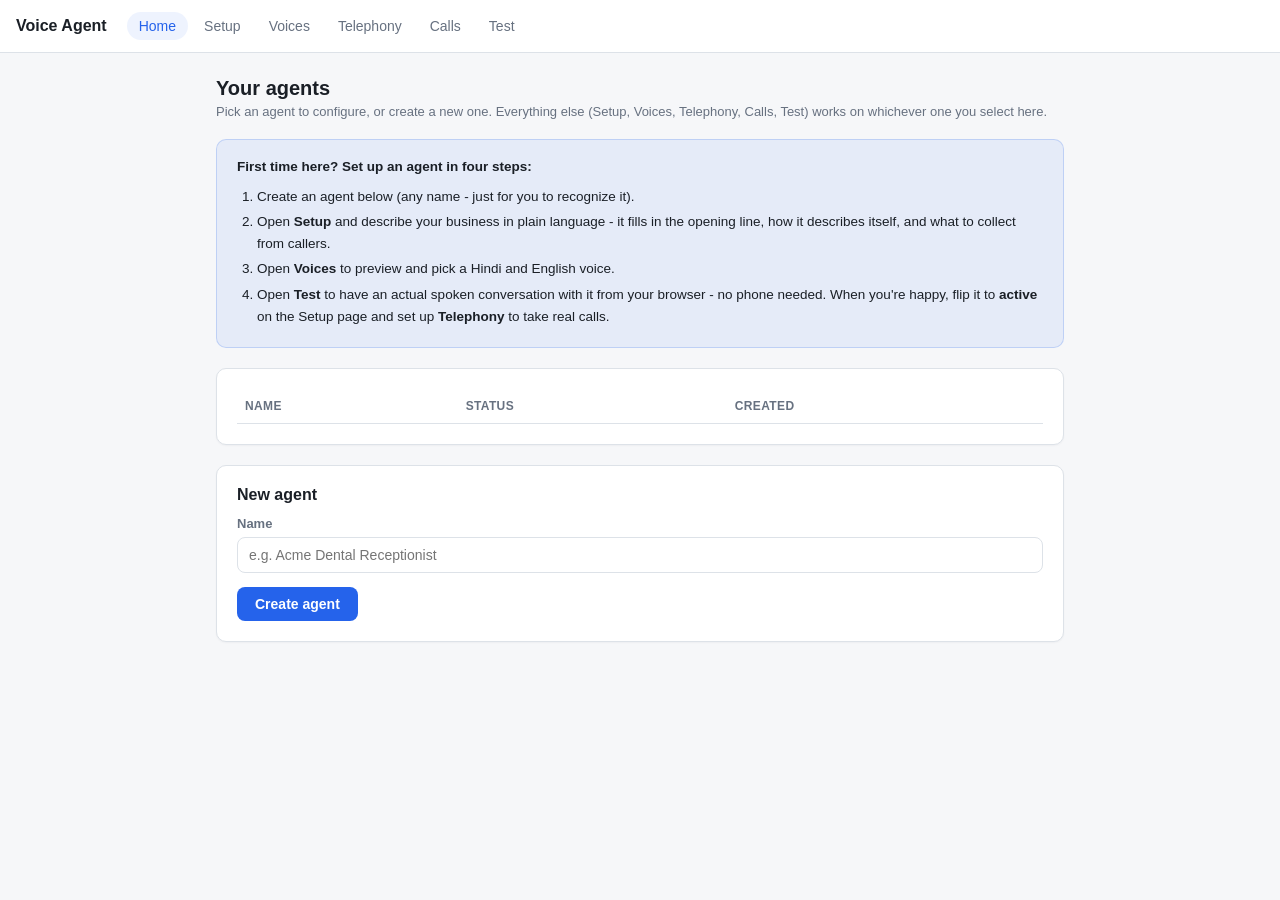
==== public/index.html @ c8afb73f "Switch admin UI to a light theme, fix Test page nav, add onboarding - app.css: replace the dark pale" ====
<!DOCTYPE html>
<html lang="en">
<head>
<meta charset="UTF-8" />
<title>Voice Agent</title>
<link rel="stylesheet" href="app.css" />
</head>
<body>
  <div class="nav">
    <span class="brand">Voice Agent</span>
    <a href="index.html" class="active">Home</a>
    <a href="setup.html">Setup</a>
    <a href="voices.html">Voices</a>
    <a href="telephony.html">Telephony</a>
    <a href="calls.html">Calls</a>
    <a href="dashboard.html">Test</a>
  </div>

  <div class="page">
    <h1>Your agents</h1>
    <p class="subtitle">Pick an agent to configure, or create a new one. Everything else (Setup, Voices, Telephony, Calls, Test) works on whichever one you select here.</p>

    <div class="howto">
      <strong>First time here? Set up an agent in four steps:</strong>
      <ol>
        <li>Create an agent below (any name - just for you to recognize it).</li>
        <li>Open <strong>Setup</strong> and describe your business in plain language - it fills in the opening line, how it describes itself, and what to collect from callers.</li>
        <li>Open <strong>Voices</strong> to preview and pick a Hindi and English voice.</li>
        <li>Open <strong>Test</strong> to have an actual spoken conversation with it from your browser - no phone needed. When you're happy, flip it to <strong>active</strong> on the Setup page and set up <strong>Telephony</strong> to take real calls.</li>
      </ol>
    </div>

    <div class="card">
      <table>
        <thead><tr><th>Name</th><th>Status</th><th>Created</th></tr></thead>
        <tbody id="agentsBody"></tbody>
      </table>
      <div id="emptyMsg" class="empty" style="display:none">No agents yet - create your first one below.</div>
    </div>

    <div class="card">
      <h2>New agent</h2>
      <div class="field">
        <label>Name</label>
        <input id="newName" type="text" placeholder="e.g. Acme Dental Receptionist" />
      </div>
      <button id="createBtn">Create agent</button>
    </div>
  </div>

<script src="app.js"></script>
<script>
(() => {
  function selectAgent(id) {
    AgentContext.set(id);
    location.href = "setup.html";
  }

  async function load() {
    const agents = await AdminApp.apiJson("/agents");
    const body = document.getElementById("agentsBody");
    document.getElementById("emptyMsg").style.display = agents.length ? "none" : "";

    body.innerHTML = agents
      .map(
        (a) => `
      <tr data-id="${a.id}">
        <td>${escapeHtml(a.name)}</td>
        <td><span class="status ${a.status}">${a.status}</span></td>
        <td>${new Date(a.createdAt).toLocaleDateString()}</td>
      </tr>`
      )
      .join("");

    body.querySelectorAll("tr").forEach((row) => {
      row.addEventListener("click", () => selectAgent(row.dataset.id));
    });
  }

  document.getElementById("createBtn").addEventListener("click", async () => {
    const name = document.getElementById("newName").value.trim() || "New Agent";
    const agent = await AdminApp.apiJson("/agents", { method: "POST", body: { name } });
    selectAgent(agent.id);
  });

  load();
})();
</script>
</body>
</html>
---- public/app.css ----
:root {
  color-scheme: light;
  --bg: #f6f7f9;
  --panel: #ffffff;
  --panel-2: #eef1f5;
  --border: #dde2e8;
  --text: #1a1f26;
  --muted: #677180;
  --accent: #2563eb;
  --accent-dim: #2563eb14;
  --user: #15803d;
  --agent: #b45309;
  --error: #dc2626;
  --radius: 10px;
}

* { box-sizing: border-box; }

body {
  margin: 0;
  background: var(--bg);
  color: var(--text);
  font-family: -apple-system, BlinkMacSystemFont, "Segoe UI", Roboto, sans-serif;
  min-height: 100vh;
}

a { color: var(--accent); text-decoration: none; }
a:hover { text-decoration: underline; }

.page {
  max-width: 880px;
  margin: 0 auto;
  padding: 24px 16px 64px;
}

/* --- Top nav - always full-width and identical on every page --- */
.nav {
  display: flex;
  align-items: center;
  gap: 4px;
  padding: 12px 16px;
  border-bottom: 1px solid var(--border);
  background: var(--panel);
  flex-wrap: wrap;
}
.nav .brand {
  font-weight: 700;
  margin-right: 16px;
  color: var(--text);
}
.nav a {
  color: var(--muted);
  padding: 6px 12px;
  border-radius: 999px;
  font-size: 14px;
  font-weight: 500;
}
.nav a:hover { color: var(--text); text-decoration: none; background: var(--panel-2); }
.nav a.active { color: var(--accent); background: var(--accent-dim); }
.nav .agent-picker { margin-left: auto; }

/* --- Cards / layout --- */
.card {
  background: var(--panel);
  border: 1px solid var(--border);
  border-radius: var(--radius);
  padding: 20px;
  margin-bottom: 20px;
  box-shadow: 0 1px 2px rgba(16, 24, 40, 0.04);
}
h1 { font-size: 20px; margin: 0 0 4px; }
h2 { font-size: 16px; margin: 0 0 12px; }
.subtitle { color: var(--muted); font-size: 13px; margin: 0 0 20px; }

/* --- Instructional callouts --- */
.howto {
  background: var(--accent-dim);
  border: 1px solid #2563eb33;
  border-radius: var(--radius);
  padding: 16px 20px;
  margin-bottom: 20px;
  font-size: 13.5px;
  line-height: 1.6;
}
.howto strong { color: var(--text); }
.howto ol { margin: 8px 0 0; padding-left: 20px; }
.howto li { margin-bottom: 4px; }

/* --- Forms --- */
.field { margin-bottom: 14px; }
.field label {
  display: block;
  font-size: 13px;
  font-weight: 600;
  color: var(--muted);
  margin-bottom: 6px;
}
.field input, .field textarea, .field select {
  width: 100%;
  background: var(--panel);
  border: 1px solid var(--border);
  color: var(--text);
  border-radius: 8px;
  padding: 9px 11px;
  font-size: 14px;
  font-family: inherit;
}
.field input:focus, .field textarea:focus, .field select:focus {
  outline: none;
  border-color: var(--accent);
}
.field .hint { color: var(--muted); font-size: 12px; margin-top: 4px; }

/* --- Buttons --- */
button, .btn {
  font-size: 14px;
  font-weight: 600;
  padding: 9px 18px;
  border-radius: 8px;
  border: none;
  cursor: pointer;
  background: var(--accent);
  color: #fff;
  display: inline-flex;
  align-items: center;
  gap: 6px;
}
button:disabled, .btn:disabled { opacity: 0.5; cursor: not-allowed; }
button.secondary, .btn.secondary { background: var(--panel-2); color: var(--text); border: 1px solid var(--border); }
button.danger, .btn.danger { background: var(--error); }
button.small, .btn.small { padding: 5px 12px; font-size: 13px; }

/* --- Status pills --- */
.status {
  font-size: 12px;
  padding: 3px 10px;
  border-radius: 999px;
  border: 1px solid var(--border);
  color: var(--muted);
  display: inline-block;
  background: var(--panel);
}
.status.active { color: var(--user); border-color: var(--user); background: #15803d14; }
.status.draft { color: var(--agent); border-color: var(--agent); background: #b4530914; }
.status.listening { color: var(--user); border-color: var(--user); background: #15803d14; }
.status.speaking { color: var(--agent); border-color: var(--agent); background: #b4530914; }

/* --- Tables --- */
table { width: 100%; border-collapse: collapse; font-size: 14px; }
th, td { text-align: left; padding: 10px 8px; border-bottom: 1px solid var(--border); }
th { color: var(--muted); font-weight: 600; font-size: 12px; text-transform: uppercase; letter-spacing: 0.03em; }
tr:hover td { background: var(--panel-2); cursor: pointer; }

/* --- Chat (setup assistant) --- */
.chat-log {
  height: 420px;
  overflow-y: auto;
  border: 1px solid var(--border);
  border-radius: 8px;
  padding: 14px;
  margin-bottom: 12px;
  background: var(--bg);
}
.bubble { max-width: 80%; margin-bottom: 10px; padding: 9px 13px; border-radius: 12px; font-size: 14px; line-height: 1.45; }
.bubble.user { background: var(--accent); color: #fff; margin-left: auto; border-bottom-right-radius: 3px; }
.bubble.assistant { background: var(--panel-2); border-bottom-left-radius: 3px; }
.chat-input-row { display: flex; gap: 8px; }
.chat-input-row input { flex: 1; }

/* --- Voice grid --- */
.voice-grid { display: grid; grid-template-columns: repeat(auto-fill, minmax(220px, 1fr)); gap: 12px; }
.voice-card {
  border: 1px solid var(--border);
  border-radius: 10px;
  padding: 14px;
  background: var(--panel-2);
}
.voice-card.selected { border-color: var(--accent); box-shadow: 0 0 0 1px var(--accent); }
.voice-card .name { font-weight: 600; margin-bottom: 2px; }
.voice-card .accent { color: var(--muted); font-size: 12px; margin-bottom: 10px; }
.voice-card .row { display: flex; gap: 8px; }

.empty { color: var(--muted); font-size: 13px; }
.error-text { color: var(--error); font-size: 13px; }

code, pre { font-family: ui-monospace, SFMono-Regular, Menlo, Consolas, monospace; }
pre.config {
  background: var(--panel-2);
  border: 1px solid var(--border);
  border-radius: 8px;
  padding: 14px;
  font-size: 12.5px;
  overflow-x: auto;
  white-space: pre-wrap;
  word-break: break-word;
}
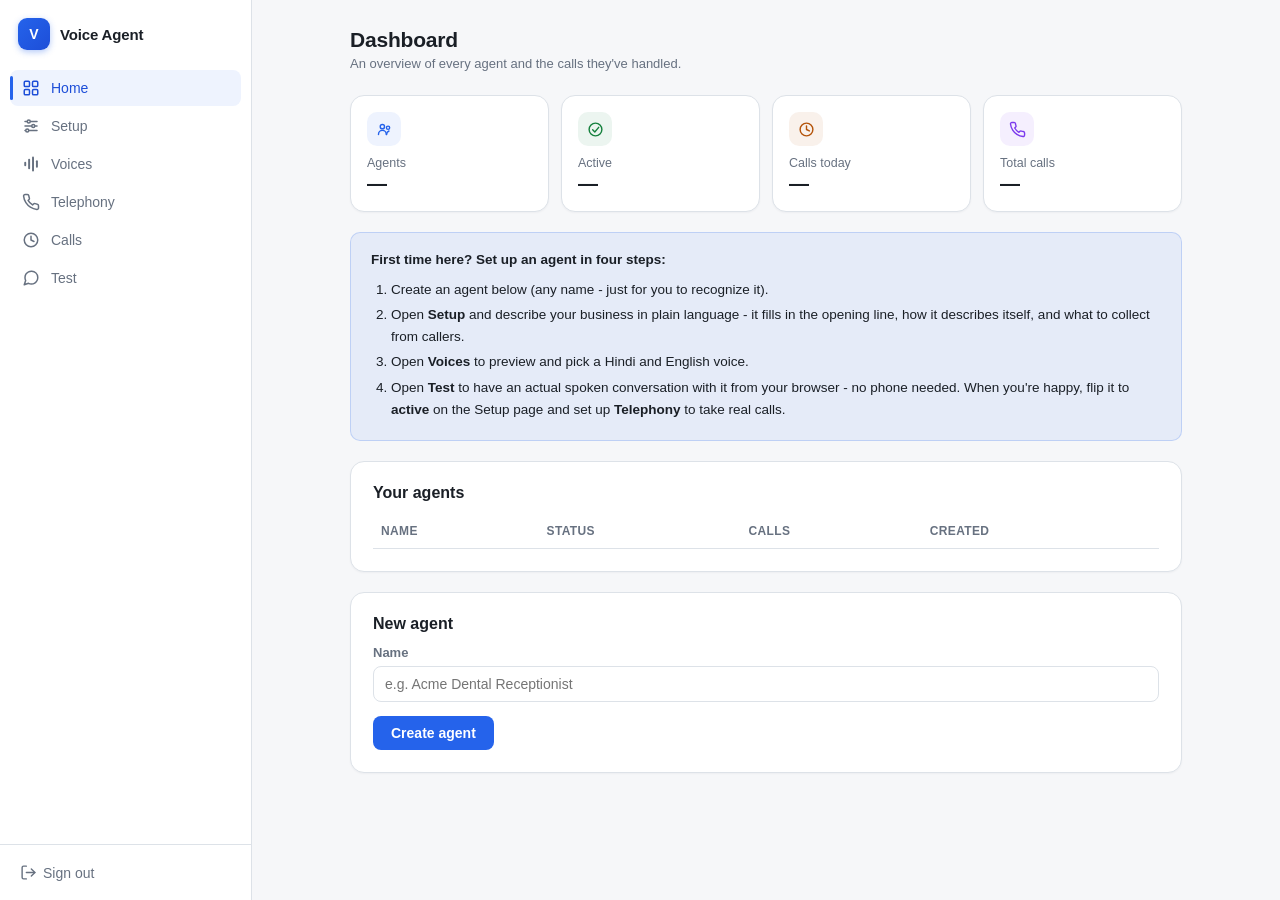
==== commit d9dab971: "Redesign admin UI as a SaaS-style left sidebar with a real stats dashboard Replaces the top nav bar " ====
--- a/public/index.html
+++ b/public/index.html
@@ -6,19 +6,54 @@
 <link rel="stylesheet" href="app.css" />
 </head>
 <body>
-  <div class="nav">
-    <span class="brand">Voice Agent</span>
-    <a href="index.html" class="active">Home</a>
-    <a href="setup.html">Setup</a>
-    <a href="voices.html">Voices</a>
-    <a href="telephony.html">Telephony</a>
-    <a href="calls.html">Calls</a>
-    <a href="dashboard.html">Test</a>
-  </div>
+  <div class="page">
+    <div class="page-header">
+      <div>
+        <h1>Dashboard</h1>
+        <p class="subtitle">An overview of every agent and the calls they've handled.</p>
+      </div>
+    </div>
 
-  <div class="page">
-    <h1>Your agents</h1>
-    <p class="subtitle">Pick an agent to configure, or create a new one. Everything else (Setup, Voices, Telephony, Calls, Test) works on whichever one you select here.</p>
+    <div class="stat-grid">
+      <div class="stat-card c-blue">
+        <div class="icon">
+          <svg viewBox="0 0 24 24" fill="none" stroke="currentColor" stroke-width="2" stroke-linecap="round" stroke-linejoin="round">
+            <circle cx="9" cy="8" r="3"/><circle cx="17" cy="9.5" r="2.3"/>
+            <path d="M3.5 19c0-3.3 2.5-5.8 5.5-5.8s5.5 2.5 5.5 5.8"/>
+            <path d="M15 19c0-2.2 1.4-4.1 3.3-4.9"/>
+          </svg>
+        </div>
+        <div class="label">Agents</div>
+        <div class="value" id="statAgents">—</div>
+      </div>
+      <div class="stat-card c-green">
+        <div class="icon">
+          <svg viewBox="0 0 24 24" fill="none" stroke="currentColor" stroke-width="2" stroke-linecap="round" stroke-linejoin="round">
+            <circle cx="12" cy="12" r="9"/><polyline points="8 12.5 11 15.5 16.5 9"/>
+          </svg>
+        </div>
+        <div class="label">Active</div>
+        <div class="value" id="statActive">—</div>
+      </div>
+      <div class="stat-card c-amber">
+        <div class="icon">
+          <svg viewBox="0 0 24 24" fill="none" stroke="currentColor" stroke-width="2" stroke-linecap="round" stroke-linejoin="round">
+            <circle cx="12" cy="12" r="9"/><polyline points="12 7 12 12 16 14"/>
+          </svg>
+        </div>
+        <div class="label">Calls today</div>
+        <div class="value" id="statCallsToday">—</div>
+      </div>
+      <div class="stat-card c-purple">
+        <div class="icon">
+          <svg viewBox="0 0 24 24" fill="none" stroke="currentColor" stroke-width="2" stroke-linecap="round" stroke-linejoin="round">
+            <path d="M22 16.92v3a2 2 0 0 1-2.18 2 19.79 19.79 0 0 1-8.63-3.07 19.5 19.5 0 0 1-6-6 19.79 19.79 0 0 1-3.07-8.67A2 2 0 0 1 4.11 2h3a2 2 0 0 1 2 1.72c.127.96.361 1.903.7 2.81a2 2 0 0 1-.45 2.11L8.09 9.91a16 16 0 0 0 6 6l1.27-1.27a2 2 0 0 1 2.11-.45c.907.339 1.85.573 2.81.7A2 2 0 0 1 22 16.92z"/>
+          </svg>
+        </div>
+        <div class="label">Total calls</div>
+        <div class="value" id="statCallsTotal">—</div>
+      </div>
+    </div>
 
     <div class="howto">
       <strong>First time here? Set up an agent in four steps:</strong>
@@ -31,8 +66,9 @@
     </div>
 
     <div class="card">
+      <h2>Your agents</h2>
       <table>
-        <thead><tr><th>Name</th><th>Status</th><th>Created</th></tr></thead>
+        <thead><tr><th>Name</th><th>Status</th><th>Calls</th><th>Created</th></tr></thead>
         <tbody id="agentsBody"></tbody>
       </table>
       <div id="emptyMsg" class="empty" style="display:none">No agents yet - create your first one below.</div>
@@ -56,25 +92,45 @@
     location.href = "setup.html";
   }
 
-  async function load() {
-    const agents = await AdminApp.apiJson("/agents");
+  function isToday(isoDate) {
+    const d = new Date(isoDate);
+    const now = new Date();
+    return d.getFullYear() === now.getFullYear() && d.getMonth() === now.getMonth() && d.getDate() === now.getDate();
+  }
+
+  function renderStats(agents, calls) {
+    document.getElementById("statAgents").textContent = agents.length;
+    document.getElementById("statActive").textContent = agents.filter((a) => a.status === "active").length;
+    document.getElementById("statCallsTotal").textContent = calls.length;
+    document.getElementById("statCallsToday").textContent = calls.filter((c) => isToday(c.startedAt)).length;
+  }
+
+  function renderAgents(agents, calls) {
     const body = document.getElementById("agentsBody");
     document.getElementById("emptyMsg").style.display = agents.length ? "none" : "";
 
     body.innerHTML = agents
-      .map(
-        (a) => `
+      .map((a) => {
+        const callCount = calls.filter((c) => c.agentId === a.id).length;
+        return `
       <tr data-id="${a.id}">
         <td>${escapeHtml(a.name)}</td>
         <td><span class="status ${a.status}">${a.status}</span></td>
+        <td>${callCount}</td>
         <td>${new Date(a.createdAt).toLocaleDateString()}</td>
-      </tr>`
-      )
+      </tr>`;
+      })
       .join("");
 
     body.querySelectorAll("tr").forEach((row) => {
       row.addEventListener("click", () => selectAgent(row.dataset.id));
     });
+  }
+
+  async function load() {
+    const [agents, calls] = await Promise.all([AdminApp.apiJson("/agents"), AdminApp.apiJson("/calls")]);
+    renderStats(agents, calls);
+    renderAgents(agents, calls);
   }
 
   document.getElementById("createBtn").addEventListener("click", async () => {
--- a/public/app.css
+++ b/public/app.css
@@ -7,11 +7,13 @@
   --text: #1a1f26;
   --muted: #677180;
   --accent: #2563eb;
+  --accent-2: #1d4ed8;
   --accent-dim: #2563eb14;
   --user: #15803d;
   --agent: #b45309;
   --error: #dc2626;
   --radius: 10px;
+  --sidebar-w: 252px;
 }
 
 * { box-sizing: border-box; }
@@ -24,53 +26,228 @@
   min-height: 100vh;
 }
 
+/* Pages that render the sidebar shell (every admin page except login) get
+   their content pushed right by its width - the sidebar itself is fixed. */
+body.app-shell { margin-left: var(--sidebar-w); }
+
 a { color: var(--accent); text-decoration: none; }
 a:hover { text-decoration: underline; }
 
 .page {
   max-width: 880px;
   margin: 0 auto;
-  padding: 24px 16px 64px;
-}
-
-/* --- Top nav - always full-width and identical on every page --- */
-.nav {
-  display: flex;
-  align-items: center;
-  gap: 4px;
-  padding: 12px 16px;
-  border-bottom: 1px solid var(--border);
-  background: var(--panel);
-  flex-wrap: wrap;
-}
-.nav .brand {
+  padding: 28px 24px 64px;
+}
+.page.narrow { max-width: 640px; }
+
+/* --- Sidebar (SaaS-style left nav), injected by app.js --- */
+.sidebar {
+  position: fixed;
+  inset: 0 auto 0 0;
+  width: var(--sidebar-w);
+  background: var(--panel);
+  border-right: 1px solid var(--border);
+  display: flex;
+  flex-direction: column;
+  z-index: 40;
+  transition: transform 0.2s ease;
+}
+.sidebar-brand {
+  display: flex;
+  align-items: center;
+  gap: 10px;
+  padding: 18px 18px 16px;
+}
+.sidebar-brand .mark {
+  width: 32px;
+  height: 32px;
+  border-radius: 9px;
+  background: linear-gradient(135deg, var(--accent), var(--accent-2));
+  color: #fff;
+  display: flex;
+  align-items: center;
+  justify-content: center;
   font-weight: 700;
-  margin-right: 16px;
+  font-size: 14px;
+  flex-shrink: 0;
+  box-shadow: 0 2px 6px rgba(37, 99, 235, 0.35);
+}
+.sidebar-brand .name { font-weight: 700; font-size: 15px; letter-spacing: -0.01em; }
+
+.sidebar-agent { padding: 0 14px 14px; }
+.sidebar-agent label {
+  display: block;
+  font-size: 11px;
+  font-weight: 600;
+  text-transform: uppercase;
+  letter-spacing: 0.04em;
+  color: var(--muted);
+  margin: 0 4px 6px;
+}
+.sidebar-agent select {
+  width: 100%;
+  background: var(--panel-2);
+  border: 1px solid var(--border);
+  border-radius: 8px;
+  padding: 8px 10px;
+  font-size: 13.5px;
+  font-weight: 600;
   color: var(--text);
-}
-.nav a {
-  color: var(--muted);
-  padding: 6px 12px;
-  border-radius: 999px;
+  font-family: inherit;
+}
+
+.sidebar-nav {
+  flex: 1;
+  overflow-y: auto;
+  padding: 4px 10px;
+  display: flex;
+  flex-direction: column;
+  gap: 2px;
+}
+.sidebar-nav a {
+  display: flex;
+  align-items: center;
+  gap: 11px;
+  padding: 9px 12px;
+  border-radius: 8px;
+  color: var(--muted);
   font-size: 14px;
   font-weight: 500;
-}
-.nav a:hover { color: var(--text); text-decoration: none; background: var(--panel-2); }
-.nav a.active { color: var(--accent); background: var(--accent-dim); }
-.nav .agent-picker { margin-left: auto; }
+  position: relative;
+}
+.sidebar-nav a svg { width: 18px; height: 18px; flex-shrink: 0; }
+.sidebar-nav a:hover { background: var(--panel-2); color: var(--text); text-decoration: none; }
+.sidebar-nav a.active { background: var(--accent-dim); color: var(--accent-2); }
+.sidebar-nav a.active::before {
+  content: "";
+  position: absolute;
+  left: 0;
+  top: 6px;
+  bottom: 6px;
+  width: 3px;
+  border-radius: 2px;
+  background: var(--accent);
+}
+
+.sidebar-footer {
+  border-top: 1px solid var(--border);
+  padding: 10px;
+}
+.sidebar-footer button {
+  width: 100%;
+  background: transparent;
+  color: var(--muted);
+  border: none;
+  justify-content: flex-start;
+  padding: 9px 10px;
+  font-weight: 500;
+}
+.sidebar-footer button svg { width: 17px; height: 17px; }
+.sidebar-footer button:hover { background: #fef2f2; color: var(--error); }
+
+.sidebar-backdrop {
+  position: fixed;
+  inset: 0;
+  background: rgba(15, 23, 42, 0.45);
+  z-index: 35;
+  display: none;
+}
+
+.topbar {
+  display: none;
+  align-items: center;
+  justify-content: space-between;
+  gap: 10px;
+  padding: 12px 16px;
+  background: var(--panel);
+  border-bottom: 1px solid var(--border);
+  position: sticky;
+  top: 0;
+  z-index: 30;
+}
+.topbar .brand { display: flex; align-items: center; gap: 9px; font-weight: 700; font-size: 15px; }
+.topbar .mark {
+  width: 28px;
+  height: 28px;
+  border-radius: 8px;
+  background: linear-gradient(135deg, var(--accent), var(--accent-2));
+  color: #fff;
+  display: flex;
+  align-items: center;
+  justify-content: center;
+  font-weight: 700;
+  font-size: 13px;
+}
+.topbar button.menu-btn {
+  background: var(--panel);
+  border: 1px solid var(--border);
+  color: var(--text);
+  padding: 7px;
+  border-radius: 8px;
+}
+.topbar button.menu-btn svg { width: 19px; height: 19px; display: block; }
+
+@media (max-width: 767px) {
+  body.app-shell { margin-left: 0; }
+  .sidebar { transform: translateX(-100%); box-shadow: 0 0 0 transparent; }
+  .sidebar.open { transform: translateX(0); box-shadow: 8px 0 24px rgba(15, 23, 42, 0.12); }
+  .sidebar.open ~ .sidebar-backdrop,
+  .sidebar-backdrop.show { display: block; }
+  .topbar { display: flex; }
+}
 
 /* --- Cards / layout --- */
 .card {
   background: var(--panel);
   border: 1px solid var(--border);
-  border-radius: var(--radius);
-  padding: 20px;
+  border-radius: 14px;
+  padding: 22px;
   margin-bottom: 20px;
   box-shadow: 0 1px 2px rgba(16, 24, 40, 0.04);
 }
-h1 { font-size: 20px; margin: 0 0 4px; }
+h1 { font-size: 21px; margin: 0 0 4px; letter-spacing: -0.01em; }
 h2 { font-size: 16px; margin: 0 0 12px; }
 .subtitle { color: var(--muted); font-size: 13px; margin: 0 0 20px; }
+
+.page-header {
+  display: flex;
+  align-items: flex-start;
+  justify-content: space-between;
+  gap: 16px;
+  margin-bottom: 4px;
+}
+.page-header .subtitle { margin-bottom: 20px; }
+
+/* --- Stat cards (dashboard overview) --- */
+.stat-grid {
+  display: grid;
+  grid-template-columns: repeat(auto-fit, minmax(150px, 1fr));
+  gap: 12px;
+  margin-bottom: 20px;
+}
+.stat-card {
+  background: var(--panel);
+  border: 1px solid var(--border);
+  border-radius: 14px;
+  padding: 16px;
+  box-shadow: 0 1px 2px rgba(16, 24, 40, 0.04);
+}
+.stat-card .icon {
+  width: 34px;
+  height: 34px;
+  border-radius: 10px;
+  display: flex;
+  align-items: center;
+  justify-content: center;
+  margin-bottom: 10px;
+}
+.stat-card .icon svg { width: 17px; height: 17px; }
+.stat-card .label { color: var(--muted); font-size: 12.5px; }
+.stat-card .value { font-size: 20px; font-weight: 700; margin-top: 2px; letter-spacing: -0.01em; }
+.stat-card.c-blue .icon { background: #2563eb14; color: var(--accent); }
+.stat-card.c-green .icon { background: #15803d14; color: var(--user); }
+.stat-card.c-amber .icon { background: #b4530914; color: var(--agent); }
+.stat-card.c-purple .icon { background: #7c3aed14; color: #7c3aed; }
 
 /* --- Instructional callouts --- */
 .howto {
@@ -124,10 +301,15 @@
   display: inline-flex;
   align-items: center;
   gap: 6px;
-}
+  transition: background-color 0.15s ease, box-shadow 0.15s ease, transform 0.1s ease;
+}
+button:hover:not(:disabled), .btn:hover { background: var(--accent-2); }
+button:active:not(:disabled), .btn:active { transform: translateY(1px); }
 button:disabled, .btn:disabled { opacity: 0.5; cursor: not-allowed; }
 button.secondary, .btn.secondary { background: var(--panel-2); color: var(--text); border: 1px solid var(--border); }
+button.secondary:hover:not(:disabled), .btn.secondary:hover { background: #e3e7ed; }
 button.danger, .btn.danger { background: var(--error); }
+button.danger:hover:not(:disabled), .btn.danger:hover { background: #b91c1c; }
 button.small, .btn.small { padding: 5px 12px; font-size: 13px; }
 
 /* --- Status pills --- */
@@ -175,6 +357,7 @@
   padding: 14px;
   background: var(--panel-2);
 }
+.voice-card { transition: box-shadow 0.15s ease, border-color 0.15s ease; }
 .voice-card.selected { border-color: var(--accent); box-shadow: 0 0 0 1px var(--accent); }
 .voice-card .name { font-weight: 600; margin-bottom: 2px; }
 .voice-card .accent { color: var(--muted); font-size: 12px; margin-bottom: 10px; }
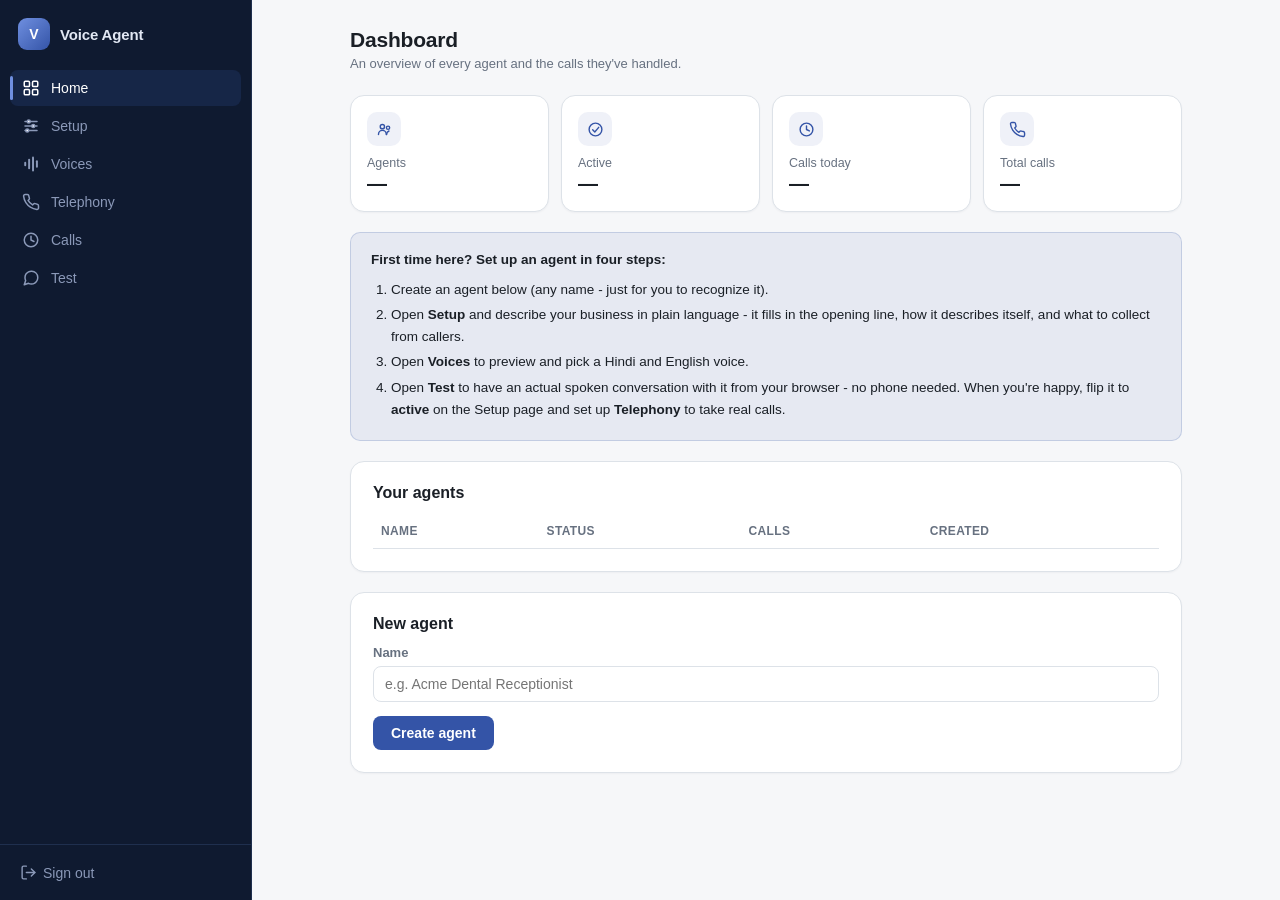
==== commit e563ea97: "Give the admin UI a more professional palette: navy sidebar, muted accent Swaps the bright blue acce" ====
--- a/public/index.html
+++ b/public/index.html
@@ -15,7 +15,7 @@
     </div>
 
     <div class="stat-grid">
-      <div class="stat-card c-blue">
+      <div class="stat-card">
         <div class="icon">
           <svg viewBox="0 0 24 24" fill="none" stroke="currentColor" stroke-width="2" stroke-linecap="round" stroke-linejoin="round">
             <circle cx="9" cy="8" r="3"/><circle cx="17" cy="9.5" r="2.3"/>
@@ -26,7 +26,7 @@
         <div class="label">Agents</div>
         <div class="value" id="statAgents">—</div>
       </div>
-      <div class="stat-card c-green">
+      <div class="stat-card">
         <div class="icon">
           <svg viewBox="0 0 24 24" fill="none" stroke="currentColor" stroke-width="2" stroke-linecap="round" stroke-linejoin="round">
             <circle cx="12" cy="12" r="9"/><polyline points="8 12.5 11 15.5 16.5 9"/>
@@ -35,7 +35,7 @@
         <div class="label">Active</div>
         <div class="value" id="statActive">—</div>
       </div>
-      <div class="stat-card c-amber">
+      <div class="stat-card">
         <div class="icon">
           <svg viewBox="0 0 24 24" fill="none" stroke="currentColor" stroke-width="2" stroke-linecap="round" stroke-linejoin="round">
             <circle cx="12" cy="12" r="9"/><polyline points="12 7 12 12 16 14"/>
@@ -44,7 +44,7 @@
         <div class="label">Calls today</div>
         <div class="value" id="statCallsToday">—</div>
       </div>
-      <div class="stat-card c-purple">
+      <div class="stat-card">
         <div class="icon">
           <svg viewBox="0 0 24 24" fill="none" stroke="currentColor" stroke-width="2" stroke-linecap="round" stroke-linejoin="round">
             <path d="M22 16.92v3a2 2 0 0 1-2.18 2 19.79 19.79 0 0 1-8.63-3.07 19.5 19.5 0 0 1-6-6 19.79 19.79 0 0 1-3.07-8.67A2 2 0 0 1 4.11 2h3a2 2 0 0 1 2 1.72c.127.96.361 1.903.7 2.81a2 2 0 0 1-.45 2.11L8.09 9.91a16 16 0 0 0 6 6l1.27-1.27a2 2 0 0 1 2.11-.45c.907.339 1.85.573 2.81.7A2 2 0 0 1 22 16.92z"/>
--- a/public/app.css
+++ b/public/app.css
@@ -6,14 +6,25 @@
   --border: #dde2e8;
   --text: #1a1f26;
   --muted: #677180;
-  --accent: #2563eb;
-  --accent-2: #1d4ed8;
-  --accent-dim: #2563eb14;
+  --accent: #3454a7;
+  --accent-2: #283f80;
+  --accent-dim: #3454a714;
   --user: #15803d;
   --agent: #b45309;
   --error: #dc2626;
   --radius: 10px;
   --sidebar-w: 252px;
+
+  /* Sidebar / topbar - deliberately a darker, separate surface from the
+     rest of the (light) app, like most SaaS dashboards. */
+  --sidebar-bg: #0f1a30;
+  --sidebar-bg-hover: #192845;
+  --sidebar-border: #1f2f4e;
+  --sidebar-text: #e2e8f4;
+  --sidebar-text-dim: #8b99b8;
+  --sidebar-active-bg: #3454a733;
+  --sidebar-active-text: #ffffff;
+  --sidebar-accent: #6f8fe0;
 }
 
 * { box-sizing: border-box; }
@@ -45,8 +56,8 @@
   position: fixed;
   inset: 0 auto 0 0;
   width: var(--sidebar-w);
-  background: var(--panel);
-  border-right: 1px solid var(--border);
+  background: var(--sidebar-bg);
+  border-right: 1px solid var(--sidebar-border);
   display: flex;
   flex-direction: column;
   z-index: 40;
@@ -62,7 +73,7 @@
   width: 32px;
   height: 32px;
   border-radius: 9px;
-  background: linear-gradient(135deg, var(--accent), var(--accent-2));
+  background: linear-gradient(135deg, var(--sidebar-accent), var(--accent));
   color: #fff;
   display: flex;
   align-items: center;
@@ -70,9 +81,8 @@
   font-weight: 700;
   font-size: 14px;
   flex-shrink: 0;
-  box-shadow: 0 2px 6px rgba(37, 99, 235, 0.35);
-}
-.sidebar-brand .name { font-weight: 700; font-size: 15px; letter-spacing: -0.01em; }
+}
+.sidebar-brand .name { font-weight: 700; font-size: 15px; letter-spacing: -0.01em; color: var(--sidebar-text); }
 
 .sidebar-agent { padding: 0 14px 14px; }
 .sidebar-agent label {
@@ -81,18 +91,18 @@
   font-weight: 600;
   text-transform: uppercase;
   letter-spacing: 0.04em;
-  color: var(--muted);
+  color: var(--sidebar-text-dim);
   margin: 0 4px 6px;
 }
 .sidebar-agent select {
   width: 100%;
-  background: var(--panel-2);
-  border: 1px solid var(--border);
+  background: var(--sidebar-bg-hover);
+  border: 1px solid var(--sidebar-border);
   border-radius: 8px;
   padding: 8px 10px;
   font-size: 13.5px;
   font-weight: 600;
-  color: var(--text);
+  color: var(--sidebar-text);
   font-family: inherit;
 }
 
@@ -110,14 +120,14 @@
   gap: 11px;
   padding: 9px 12px;
   border-radius: 8px;
-  color: var(--muted);
+  color: var(--sidebar-text-dim);
   font-size: 14px;
   font-weight: 500;
   position: relative;
 }
 .sidebar-nav a svg { width: 18px; height: 18px; flex-shrink: 0; }
-.sidebar-nav a:hover { background: var(--panel-2); color: var(--text); text-decoration: none; }
-.sidebar-nav a.active { background: var(--accent-dim); color: var(--accent-2); }
+.sidebar-nav a:hover { background: var(--sidebar-bg-hover); color: var(--sidebar-text); text-decoration: none; }
+.sidebar-nav a.active { background: var(--sidebar-active-bg); color: var(--sidebar-active-text); }
 .sidebar-nav a.active::before {
   content: "";
   position: absolute;
@@ -126,24 +136,24 @@
   bottom: 6px;
   width: 3px;
   border-radius: 2px;
-  background: var(--accent);
+  background: var(--sidebar-accent);
 }
 
 .sidebar-footer {
-  border-top: 1px solid var(--border);
+  border-top: 1px solid var(--sidebar-border);
   padding: 10px;
 }
 .sidebar-footer button {
   width: 100%;
   background: transparent;
-  color: var(--muted);
+  color: var(--sidebar-text-dim);
   border: none;
   justify-content: flex-start;
   padding: 9px 10px;
   font-weight: 500;
 }
 .sidebar-footer button svg { width: 17px; height: 17px; }
-.sidebar-footer button:hover { background: #fef2f2; color: var(--error); }
+.sidebar-footer button:hover { background: rgba(220, 38, 38, 0.18); color: #f3a3a3; }
 
 .sidebar-backdrop {
   position: fixed;
@@ -159,18 +169,19 @@
   justify-content: space-between;
   gap: 10px;
   padding: 12px 16px;
-  background: var(--panel);
-  border-bottom: 1px solid var(--border);
+  background: var(--sidebar-bg);
+  border-bottom: 1px solid var(--sidebar-border);
+  color: var(--sidebar-text);
   position: sticky;
   top: 0;
   z-index: 30;
 }
-.topbar .brand { display: flex; align-items: center; gap: 9px; font-weight: 700; font-size: 15px; }
+.topbar .brand { display: flex; align-items: center; gap: 9px; font-weight: 700; font-size: 15px; color: var(--sidebar-text); }
 .topbar .mark {
   width: 28px;
   height: 28px;
   border-radius: 8px;
-  background: linear-gradient(135deg, var(--accent), var(--accent-2));
+  background: linear-gradient(135deg, var(--sidebar-accent), var(--accent));
   color: #fff;
   display: flex;
   align-items: center;
@@ -179,9 +190,9 @@
   font-size: 13px;
 }
 .topbar button.menu-btn {
-  background: var(--panel);
-  border: 1px solid var(--border);
-  color: var(--text);
+  background: var(--sidebar-bg-hover);
+  border: 1px solid var(--sidebar-border);
+  color: var(--sidebar-text);
   padding: 7px;
   border-radius: 8px;
 }
@@ -240,19 +251,19 @@
   align-items: center;
   justify-content: center;
   margin-bottom: 10px;
+  /* Monochrome by design - one accent color for every stat card's icon,
+     not a different hue per card. */
+  background: var(--accent-dim);
+  color: var(--accent);
 }
 .stat-card .icon svg { width: 17px; height: 17px; }
 .stat-card .label { color: var(--muted); font-size: 12.5px; }
 .stat-card .value { font-size: 20px; font-weight: 700; margin-top: 2px; letter-spacing: -0.01em; }
-.stat-card.c-blue .icon { background: #2563eb14; color: var(--accent); }
-.stat-card.c-green .icon { background: #15803d14; color: var(--user); }
-.stat-card.c-amber .icon { background: #b4530914; color: var(--agent); }
-.stat-card.c-purple .icon { background: #7c3aed14; color: #7c3aed; }
 
 /* --- Instructional callouts --- */
 .howto {
   background: var(--accent-dim);
-  border: 1px solid #2563eb33;
+  border: 1px solid #3454a733;
   border-radius: var(--radius);
   padding: 16px 20px;
   margin-bottom: 20px;
